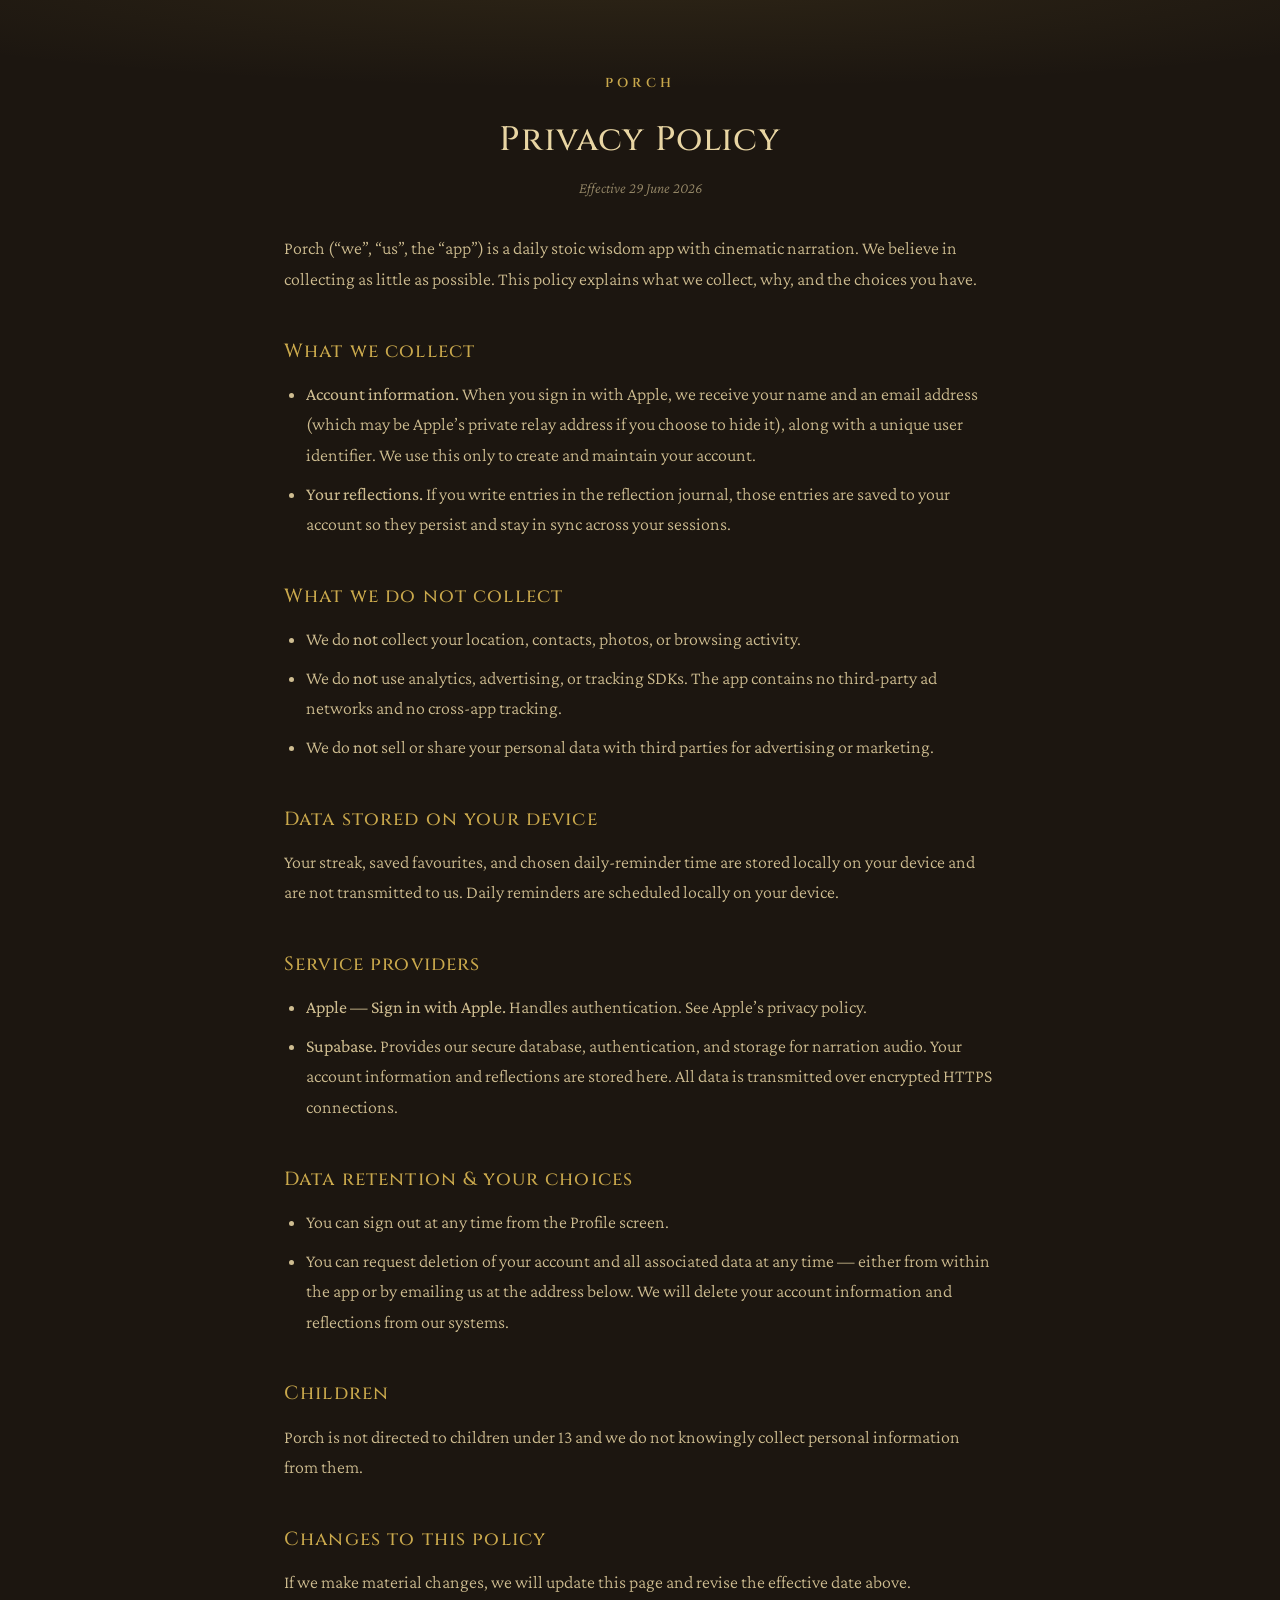
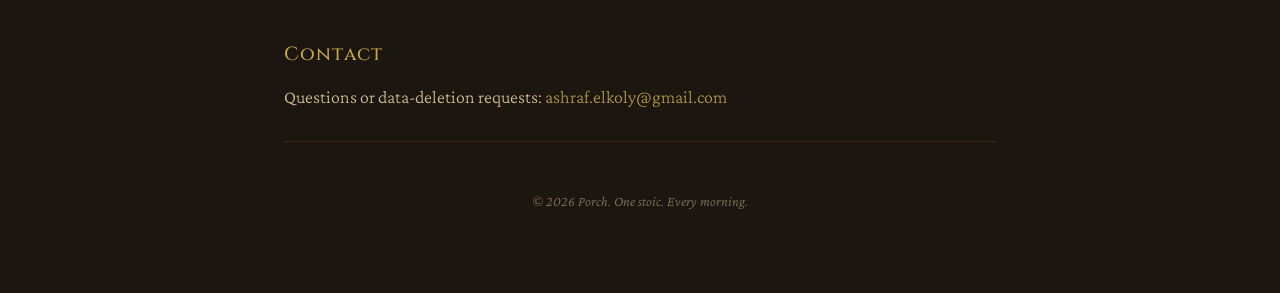
==== privacy.html @ 8e8af92d "Add Porch landing, privacy policy, and support pages" ====
<!DOCTYPE html>
<html lang="en">
<head>
<meta charset="UTF-8" />
<meta name="viewport" content="width=device-width, initial-scale=1.0" />
<title>Porch — Privacy Policy</title>
<meta name="robots" content="index" />
<link rel="preconnect" href="https://fonts.googleapis.com" />
<link rel="preconnect" href="https://fonts.gstatic.com" crossorigin />
<link href="https://fonts.googleapis.com/css2?family=Cinzel:wght@500;600&family=Crimson+Pro:ital,wght@0,300;0,400;1,300&display=swap" rel="stylesheet" />
<style>
  :root{
    --stone:#1C1610; --stone2:#2C2416; --parchment:#F2E8D0;
    --gold:#C9A84C; --gold-light:#E8D5A3; --gold-dark:#8B6914;
  }
  *{margin:0;padding:0;box-sizing:border-box;}
  body{background:var(--stone);color:var(--gold-light);
    font-family:'Crimson Pro',Georgia,serif;font-weight:300;line-height:1.7;
    -webkit-font-smoothing:antialiased;padding:0 0 80px;}
  .wrap{max-width:760px;margin:0 auto;padding:0 24px;}
  header{text-align:center;padding:72px 0 32px;
    background:radial-gradient(120% 80% at 50% -10%,rgba(201,168,76,0.10),transparent 60%);}
  .brand{font-family:'Cinzel',serif;font-weight:600;letter-spacing:0.32em;
    text-transform:uppercase;color:var(--gold);font-size:13px;}
  h1{font-family:'Cinzel',serif;font-weight:500;color:var(--gold-light);
    font-size:34px;margin:18px 0 6px;letter-spacing:0.02em;}
  .eff{font-style:italic;opacity:0.6;font-size:15px;}
  h2{font-family:'Cinzel',serif;font-weight:500;color:var(--gold);
    font-size:19px;letter-spacing:0.06em;margin:40px 0 12px;}
  p,li{font-size:18px;opacity:0.88;}
  ul{margin:8px 0 8px 22px;}
  li{margin-bottom:8px;}
  strong{color:var(--gold-light);font-weight:400;}
  a{color:var(--gold);text-decoration:none;}
  a:hover{text-decoration:underline;}
  .divider{height:1px;background:rgba(139,105,20,0.25);margin:28px 0;}
  footer{text-align:center;margin-top:48px;opacity:0.5;font-size:14px;font-style:italic;}
</style>
</head>
<body>
<header>
  <div class="brand">Porch</div>
  <h1>Privacy Policy</h1>
  <p class="eff">Effective 29 June 2026</p>
</header>

<main class="wrap">
  <p>Porch (“we”, “us”, the “app”) is a daily stoic wisdom app with cinematic
  narration. We believe in collecting as little as possible. This policy explains
  what we collect, why, and the choices you have.</p>

  <h2>What we collect</h2>
  <ul>
    <li><strong>Account information.</strong> When you sign in with Apple, we
      receive your name and an email address (which may be Apple’s private
      relay address if you choose to hide it), along with a unique user
      identifier. We use this only to create and maintain your account.</li>
    <li><strong>Your reflections.</strong> If you write entries in the reflection
      journal, those entries are saved to your account so they persist and stay
      in sync across your sessions.</li>
  </ul>

  <h2>What we do not collect</h2>
  <ul>
    <li>We do <strong>not</strong> collect your location, contacts, photos, or
      browsing activity.</li>
    <li>We do <strong>not</strong> use analytics, advertising, or tracking SDKs.
      The app contains no third-party ad networks and no cross-app tracking.</li>
    <li>We do <strong>not</strong> sell or share your personal data with third
      parties for advertising or marketing.</li>
  </ul>

  <h2>Data stored on your device</h2>
  <p>Your streak, saved favourites, and chosen daily-reminder time are stored
  locally on your device and are not transmitted to us. Daily reminders are
  scheduled locally on your device.</p>

  <h2>Service providers</h2>
  <ul>
    <li><strong>Apple — Sign in with Apple.</strong> Handles authentication.
      See Apple’s privacy policy.</li>
    <li><strong>Supabase.</strong> Provides our secure database, authentication,
      and storage for narration audio. Your account information and reflections
      are stored here. All data is transmitted over encrypted HTTPS connections.</li>
  </ul>

  <h2>Data retention &amp; your choices</h2>
  <ul>
    <li>You can sign out at any time from the Profile screen.</li>
    <li>You can request deletion of your account and all associated data at any
      time — either from within the app or by emailing us at the address below.
      We will delete your account information and reflections from our systems.</li>
  </ul>

  <h2>Children</h2>
  <p>Porch is not directed to children under 13 and we do not knowingly collect
  personal information from them.</p>

  <h2>Changes to this policy</h2>
  <p>If we make material changes, we will update this page and revise the
  effective date above.</p>

  <h2>Contact</h2>
  <p>Questions or data-deletion requests:
  <a href="mailto:ashraf.elkoly@gmail.com">ashraf.elkoly@gmail.com</a></p>

  <div class="divider"></div>
  <footer>© 2026 Porch. One stoic. Every morning.</footer>
</main>
</body>
</html>
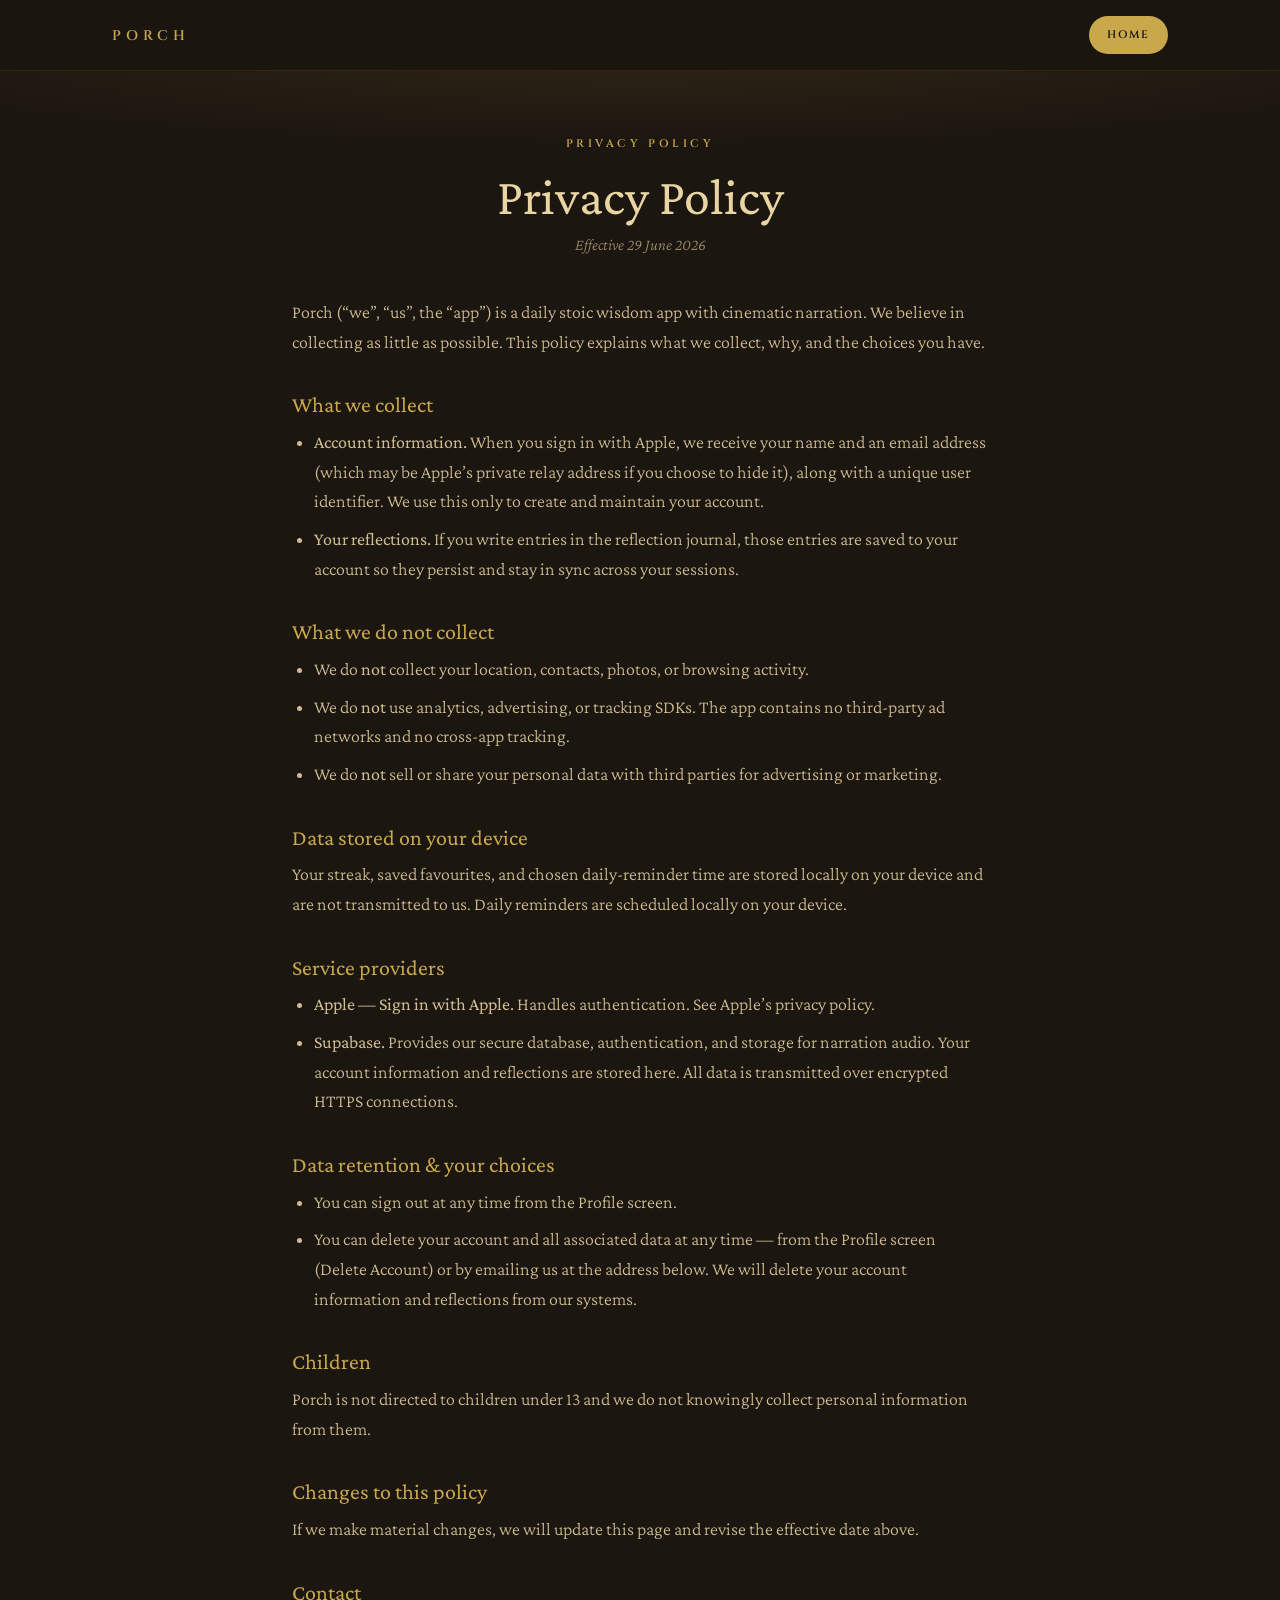
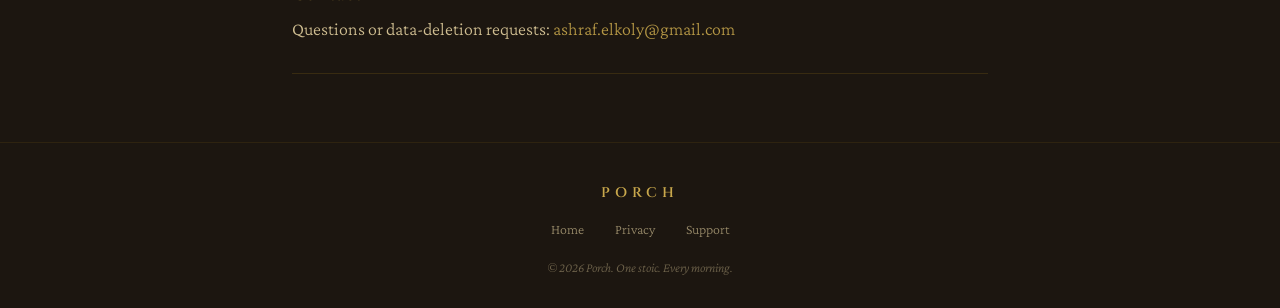
==== commit 8c79acb1: "Unify pages with shared stylesheet; tighten spacing; match privacy/support to landing" ====
--- a/privacy.html
+++ b/privacy.html
@@ -7,44 +7,25 @@
 <meta name="robots" content="index" />
 <link rel="preconnect" href="https://fonts.googleapis.com" />
 <link rel="preconnect" href="https://fonts.gstatic.com" crossorigin />
-<link href="https://fonts.googleapis.com/css2?family=Cinzel:wght@500;600&family=Crimson+Pro:ital,wght@0,300;0,400;1,300&display=swap" rel="stylesheet" />
-<style>
-  :root{
-    --stone:#1C1610; --stone2:#2C2416; --parchment:#F2E8D0;
-    --gold:#C9A84C; --gold-light:#E8D5A3; --gold-dark:#8B6914;
-  }
-  *{margin:0;padding:0;box-sizing:border-box;}
-  body{background:var(--stone);color:var(--gold-light);
-    font-family:'Crimson Pro',Georgia,serif;font-weight:300;line-height:1.7;
-    -webkit-font-smoothing:antialiased;padding:0 0 80px;}
-  .wrap{max-width:760px;margin:0 auto;padding:0 24px;}
-  header{text-align:center;padding:72px 0 32px;
-    background:radial-gradient(120% 80% at 50% -10%,rgba(201,168,76,0.10),transparent 60%);}
-  .brand{font-family:'Cinzel',serif;font-weight:600;letter-spacing:0.32em;
-    text-transform:uppercase;color:var(--gold);font-size:13px;}
-  h1{font-family:'Cinzel',serif;font-weight:500;color:var(--gold-light);
-    font-size:34px;margin:18px 0 6px;letter-spacing:0.02em;}
-  .eff{font-style:italic;opacity:0.6;font-size:15px;}
-  h2{font-family:'Cinzel',serif;font-weight:500;color:var(--gold);
-    font-size:19px;letter-spacing:0.06em;margin:40px 0 12px;}
-  p,li{font-size:18px;opacity:0.88;}
-  ul{margin:8px 0 8px 22px;}
-  li{margin-bottom:8px;}
-  strong{color:var(--gold-light);font-weight:400;}
-  a{color:var(--gold);text-decoration:none;}
-  a:hover{text-decoration:underline;}
-  .divider{height:1px;background:rgba(139,105,20,0.25);margin:28px 0;}
-  footer{text-align:center;margin-top:48px;opacity:0.5;font-size:14px;font-style:italic;}
-</style>
+<link href="https://fonts.googleapis.com/css2?family=Cinzel:wght@500;600&family=Crimson+Pro:ital,wght@0,300;0,400;0,500;1,300;1,400&display=swap" rel="stylesheet" />
+<link rel="stylesheet" href="styles.css" />
 </head>
 <body>
-<header>
-  <div class="brand">Porch</div>
-  <h1>Privacy Policy</h1>
-  <p class="eff">Effective 29 June 2026</p>
+
+<header class="bar">
+  <div class="bar-inner">
+    <a class="brand" href="index.html">Porch</a>
+    <a class="cta" href="index.html">Home</a>
+  </div>
 </header>
 
-<main class="wrap">
+<div class="page-head">
+  <span class="eyebrow">Privacy Policy</span>
+  <h1>Privacy Policy</h1>
+  <p class="tag">Effective 29 June 2026</p>
+</div>
+
+<main class="prose">
   <p>Porch (“we”, “us”, the “app”) is a daily stoic wisdom app with cinematic
   narration. We believe in collecting as little as possible. This policy explains
   what we collect, why, and the choices you have.</p>
@@ -87,8 +68,8 @@
   <h2>Data retention &amp; your choices</h2>
   <ul>
     <li>You can sign out at any time from the Profile screen.</li>
-    <li>You can request deletion of your account and all associated data at any
-      time — either from within the app or by emailing us at the address below.
+    <li>You can delete your account and all associated data at any time — from
+      the Profile screen (Delete Account) or by emailing us at the address below.
       We will delete your account information and reflections from our systems.</li>
   </ul>
 
@@ -104,8 +85,20 @@
   <p>Questions or data-deletion requests:
   <a href="mailto:ashraf.elkoly@gmail.com">ashraf.elkoly@gmail.com</a></p>
 
-  <div class="divider"></div>
-  <footer>© 2026 Porch. One stoic. Every morning.</footer>
+  <div class="rule"></div>
 </main>
+
+<footer>
+  <div class="wrap">
+    <a class="brand" href="index.html">Porch</a>
+    <nav>
+      <a href="index.html">Home</a>
+      <a href="privacy.html">Privacy</a>
+      <a href="support.html">Support</a>
+    </nav>
+    <p class="fine">© 2026 Porch. One stoic. Every morning.</p>
+  </div>
+</footer>
+
 </body>
 </html>
--- a/styles.css
+++ b/styles.css
@@ -0,0 +1,137 @@
+/* ─────────────────────────────────────────────
+   Porch — shared design system
+   One stylesheet for landing + privacy + support
+   so the three pages never drift apart.
+   ───────────────────────────────────────────── */
+
+:root{
+  --stone:#1C1610; --stone2:#2C2416; --stone3:#3A3020; --parchment:#F2E8D0;
+  --gold:#C9A84C; --gold-light:#E8D5A3; --gold-dark:#8B6914; --rust:#8B3A1F; --ink:#1A1510;
+  --xs:4px; --sm:8px; --md:12px; --lg:16px; --xl:24px; --xxl:32px;
+}
+*{margin:0;padding:0;box-sizing:border-box;}
+html{scroll-behavior:smooth;}
+body{
+  background:var(--stone); color:var(--gold-light);
+  font-family:'Crimson Pro',Georgia,serif; font-weight:300; line-height:1.65;
+  -webkit-font-smoothing:antialiased; overflow-x:hidden;
+}
+.wrap{max-width:1120px;margin:0 auto;padding:0 32px;}
+
+/* small labels keep Cinzel — exactly where the app uses it */
+.eyebrow{font-family:'Cinzel',serif;font-weight:600;letter-spacing:0.32em;
+  text-transform:uppercase;color:var(--gold);font-size:11px;}
+/* all headings use the literary serif */
+h1,h2,h3{font-family:'Crimson Pro',serif;color:var(--gold-light);font-weight:400;line-height:1.12;}
+h1 em,h2 em{font-style:italic;color:var(--gold);padding-left:0.08em;}
+
+/* ── top bar ── */
+header.bar{position:sticky;top:0;z-index:20;
+  background:rgba(28,22,16,0.78);backdrop-filter:blur(14px);
+  border-bottom:1px solid rgba(139,105,20,0.2);}
+.bar-inner{display:flex;align-items:center;justify-content:space-between;
+  padding:16px 32px;max-width:1120px;margin:0 auto;}
+.brand{font-family:'Cinzel',serif;font-weight:600;letter-spacing:0.34em;
+  font-size:14px;color:var(--gold);text-transform:uppercase;text-decoration:none;}
+.bar a.cta{font-family:'Cinzel',serif;font-weight:600;font-size:11px;
+  letter-spacing:0.16em;text-transform:uppercase;color:var(--ink);
+  background:var(--gold);padding:10px 18px;border-radius:999px;text-decoration:none;
+  transition:transform .16s ease;}
+.bar a.cta:hover{transform:translateY(-1px);}
+
+/* ── buttons ── */
+.store-badge{display:inline-flex;align-items:center;gap:11px;background:var(--gold);
+  color:var(--ink);padding:13px 24px;border-radius:14px;text-decoration:none;
+  font-family:'Cinzel',serif;font-weight:600;letter-spacing:0.03em;
+  box-shadow:0 12px 34px rgba(201,168,76,0.20);transition:transform .18s ease,box-shadow .18s ease;}
+.store-badge:hover{transform:translateY(-2px);box-shadow:0 16px 42px rgba(201,168,76,0.3);}
+.store-badge small{display:block;font-size:9px;letter-spacing:0.16em;text-transform:uppercase;opacity:0.72;}
+.store-badge span{font-size:16px;}
+.ghost{font-family:'Cinzel',serif;font-weight:600;font-size:12px;letter-spacing:0.1em;
+  text-transform:uppercase;color:var(--gold-light);text-decoration:none;
+  border-bottom:1px solid var(--gold-dark);padding-bottom:3px;opacity:0.8;transition:opacity .16s;}
+.ghost:hover{opacity:1;}
+
+/* ── footer ── */
+footer{padding:36px 0 30px;text-align:center;border-top:1px solid rgba(139,105,20,0.16);margin-top:24px;}
+footer .brand{display:inline-block;margin-bottom:12px;}
+footer nav a{color:var(--gold-light);opacity:0.6;text-decoration:none;font-size:14px;margin:0 14px;}
+footer nav a:hover{opacity:1;color:var(--gold);}
+footer .fine{margin-top:14px;font-size:13px;opacity:0.4;font-style:italic;}
+
+/* ─────────────────────────────────────────────
+   Landing-only
+   ───────────────────────────────────────────── */
+.hero{position:relative;
+  background:radial-gradient(90% 70% at 80% 0%,rgba(201,168,76,0.12),transparent 55%),var(--stone);}
+.hero-grid{display:grid;grid-template-columns:1.05fr 0.95fr;gap:48px;align-items:center;
+  padding:clamp(28px,3.5vw,52px) 0 clamp(36px,4.5vw,60px);}
+.hero-copy .eyebrow{display:block;margin-bottom:20px;}
+.hero h1{font-size:clamp(46px,6.2vw,80px);line-height:1.02;letter-spacing:-0.01em;margin-bottom:24px;}
+.hero .sub{font-size:clamp(19px,2.1vw,23px);font-style:italic;
+  color:var(--gold-light);opacity:0.82;max-width:30ch;margin-bottom:30px;}
+.actions{display:flex;gap:14px;align-items:center;flex-wrap:wrap;}
+.free-note{margin-top:18px;font-style:italic;opacity:0.55;font-size:15px;}
+.hero-art{display:flex;justify-content:center;}
+.phone{position:relative;width:min(280px,80%);}
+.phone img{width:100%;display:block;border-radius:34px;
+  border:1px solid rgba(139,105,20,0.5);
+  box-shadow:0 40px 90px rgba(0,0,0,0.6),0 0 0 1px rgba(201,168,76,0.08);}
+.phone::after{content:"";position:absolute;inset:-40px -30px;z-index:-1;
+  background:radial-gradient(circle at 50% 40%,rgba(201,168,76,0.16),transparent 65%);}
+
+section{padding:clamp(40px,5vw,68px) 0;}
+.section-head{text-align:center;max-width:620px;margin:0 auto 36px;}
+.section-head .eyebrow{display:block;margin-bottom:14px;}
+.section-head h2{font-size:clamp(30px,4.2vw,44px);margin-bottom:12px;}
+.section-head p{font-style:italic;opacity:0.72;font-size:19px;}
+
+.grid{display:grid;grid-template-columns:repeat(auto-fit,minmax(280px,1fr));gap:18px;}
+.feature{background:linear-gradient(160deg,var(--stone2),rgba(44,36,22,0.4));
+  border:1px solid rgba(139,105,20,0.22);border-radius:18px;padding:28px 26px;
+  transition:border-color .2s ease,transform .2s ease;}
+.feature:hover{border-color:rgba(201,168,76,0.4);transform:translateY(-3px);}
+.feature .glyph{width:44px;height:44px;border-radius:12px;margin-bottom:16px;
+  background:var(--stone3);border:1px solid var(--gold-dark);
+  display:flex;align-items:center;justify-content:center;font-size:21px;color:var(--gold);}
+.feature h3{font-size:21px;font-weight:500;margin-bottom:8px;color:var(--gold-light);}
+.feature p{font-size:16.5px;opacity:0.72;}
+
+.not .row{display:flex;gap:14px;flex-wrap:wrap;justify-content:center;}
+.not .pill{font-family:'Cinzel',serif;font-weight:500;font-size:13px;letter-spacing:0.06em;
+  color:var(--gold-light);opacity:0.82;border:1px solid var(--gold-dark);
+  border-radius:999px;padding:11px 22px;}
+.not .pill s{color:var(--rust);text-decoration-thickness:2px;}
+
+.final{text-align:center;
+  background:radial-gradient(80% 80% at 50% 100%,rgba(201,168,76,0.1),transparent 60%);}
+.final h2{font-size:clamp(34px,5vw,54px);margin-bottom:14px;}
+.final .sub{font-style:italic;opacity:0.76;font-size:20px;margin-bottom:30px;}
+
+/* ─────────────────────────────────────────────
+   Content pages (privacy / support)
+   ───────────────────────────────────────────── */
+.page-head{text-align:center;padding:64px 0 8px;
+  background:radial-gradient(110% 80% at 50% -10%,rgba(201,168,76,0.10),transparent 60%);}
+.page-head .eyebrow{display:block;margin-bottom:14px;}
+.page-head h1{font-size:clamp(34px,5vw,52px);margin-bottom:6px;}
+.page-head .tag{font-style:italic;opacity:0.6;font-size:16px;}
+.prose{max-width:760px;margin:0 auto;padding:32px 32px 16px;}
+.prose h2{font-size:22px;color:var(--gold);margin:36px 0 10px;}
+.prose p,.prose li{font-size:18px;opacity:0.88;}
+.prose ul{margin:8px 0 8px 22px;}
+.prose li{margin-bottom:8px;}
+.prose strong{color:var(--gold-light);font-weight:400;}
+.prose a{color:var(--gold);text-decoration:none;}
+.prose a:hover{text-decoration:underline;}
+.prose .card{background:var(--stone2);border:1px solid rgba(139,105,20,0.3);
+  border-radius:16px;padding:20px 24px;margin-top:14px;}
+.prose .rule{height:1px;background:rgba(139,105,20,0.25);margin:28px 0;}
+
+@media(max-width:820px){
+  .hero-grid{grid-template-columns:1fr;text-align:center;gap:8px;padding-top:36px;}
+  .hero .sub{margin-left:auto;margin-right:auto;}
+  .actions{justify-content:center;}
+  .hero-art{order:-1;margin-bottom:20px;}
+  .phone{width:min(230px,60%);}
+}
